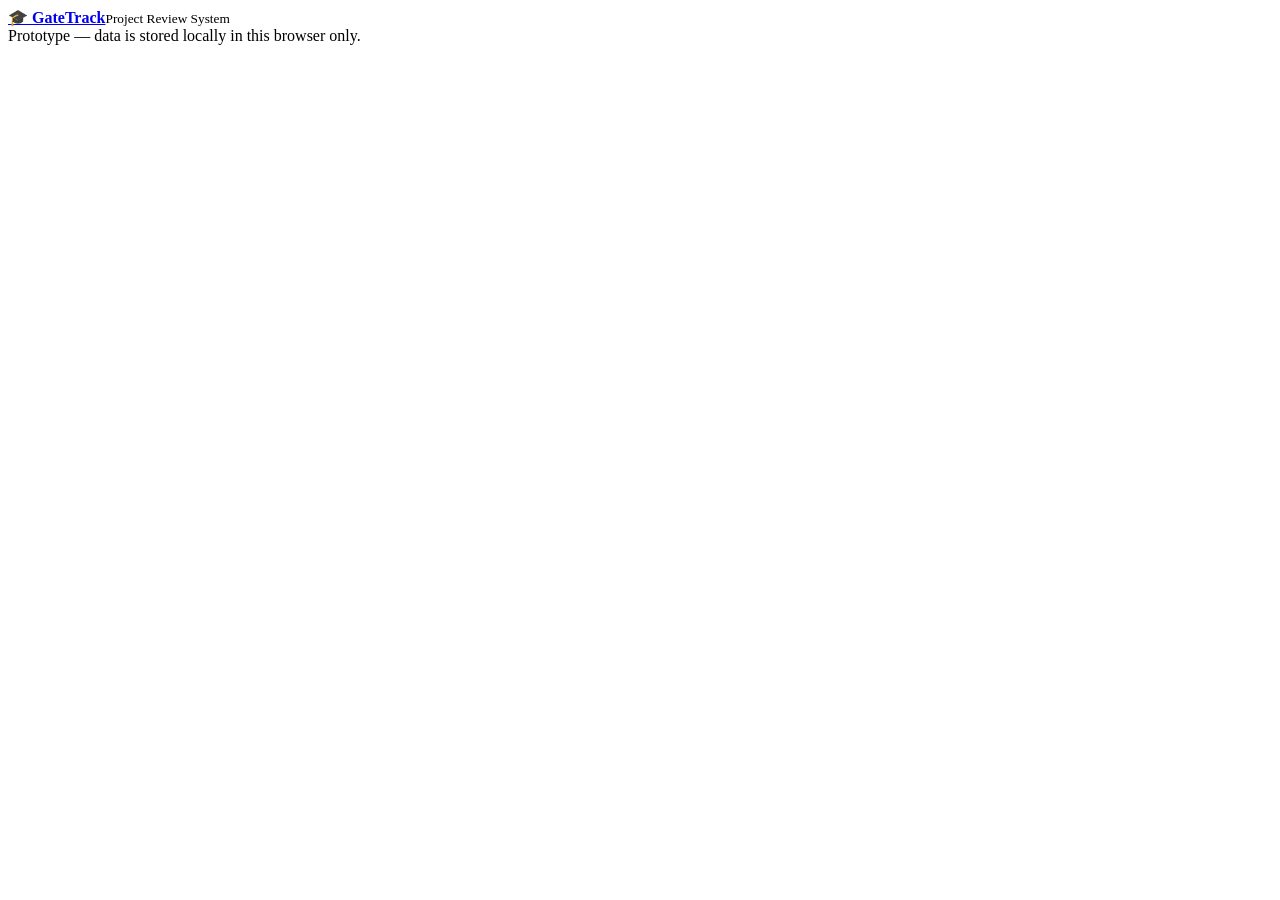
==== register.html @ 3a202453 "Add files via upload" ====
<!DOCTYPE html>
<html lang="en"><head><meta charset="UTF-8"><meta name="viewport" content="width=device-width, initial-scale=1, viewport-fit=cover">
<title>Register — GateTrack</title><link rel="stylesheet" href="css/style.css"></head><body>
<header><div><a class="nav-brand" href="index.html"><b>🎓 GateTrack</b></a><small id="who">Project Review System</small></div><button class="btn ghost" id="lo" style="display:none" onclick="logout()">Log out</button></header>
<div class="tabs" id="tabs"></div><div class="wrap" id="app"></div>
<footer>Prototype — data is stored locally in this browser only.</footer>
<script src="js/app.js"></script>
<script>S.mode="reg";boot("auth");</script></body></html>
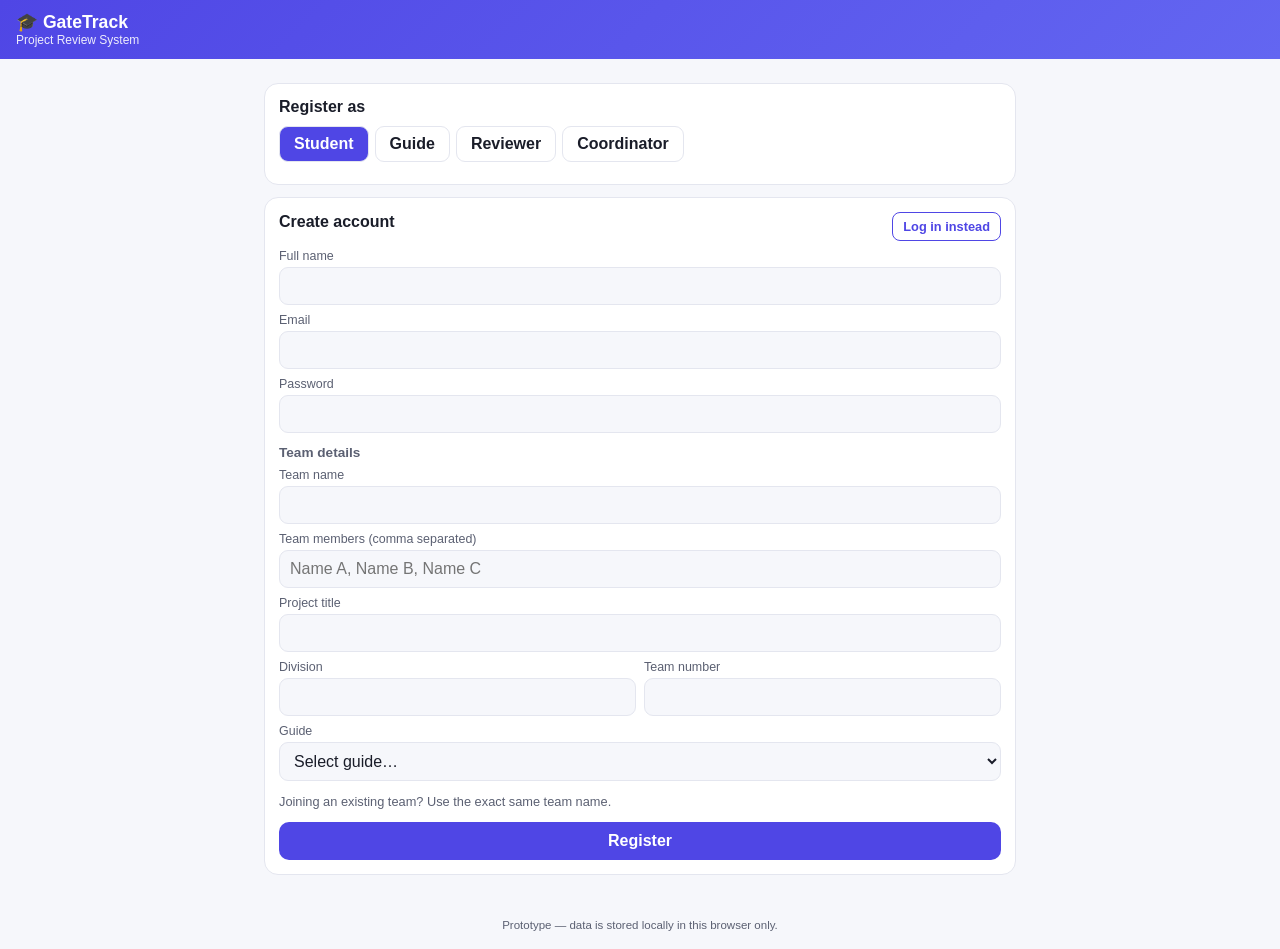
==== commit 0138a5ae: "Update register.html" ====
--- a/register.html
+++ b/register.html
@@ -1,8 +1,51 @@
+
 <!DOCTYPE html>
-<html lang="en"><head><meta charset="UTF-8"><meta name="viewport" content="width=device-width, initial-scale=1, viewport-fit=cover">
-<title>Register — GateTrack</title><link rel="stylesheet" href="css/style.css"></head><body>
-<header><div><a class="nav-brand" href="index.html"><b>🎓 GateTrack</b></a><small id="who">Project Review System</small></div><button class="btn ghost" id="lo" style="display:none" onclick="logout()">Log out</button></header>
-<div class="tabs" id="tabs"></div><div class="wrap" id="app"></div>
-<footer>Prototype — data is stored locally in this browser only.</footer>
-<script src="js/app.js"></script>
-<script>S.mode="reg";boot("auth");</script></body></html>
+<html lang="en">
+<head>
+    <meta charset="UTF-8">
+    <meta name="viewport" content="width=device-width, initial-scale=1.0">
+
+    <title>Register — GateTrack</title>
+
+    <!-- Correct CSS path -->
+    <link rel="stylesheet" href="style.css">
+</head>
+
+<body>
+
+    <header>
+        <div>
+            <a class="nav-brand" href="index.html">
+                <b>🎓 GateTrack</b>
+            </a>
+
+            <small id="who">Project Review System</small>
+        </div>
+
+        <button
+            class="btn ghost"
+            id="lo"
+            style="display:none"
+            onclick="logout()">
+            Log out
+        </button>
+    </header>
+
+    <div class="tabs" id="tabs"></div>
+
+    <div class="wrap" id="app"></div>
+
+    <footer>
+        Prototype — data is stored locally in this browser only.
+    </footer>
+
+    <!-- Correct JavaScript path -->
+    <script src="app.js"></script>
+
+    <script>
+        S.mode = "reg";
+        boot("auth");
+    </script>
+
+</body>
+</html>
--- a/style.css
+++ b/style.css
@@ -0,0 +1,38 @@
+
+:root{--bg:#f6f7fb;--card:#fff;--ink:#1a1d29;--sub:#5b6072;--line:#e4e6ef;--brand:#4f46e5;--brand2:#6366f1;--ok:#16a34a;--warn:#d97706;--bad:#dc2626;--chip:#eef0fb;box-sizing:border-box;padding-top:env(safe-area-inset-top,0px);padding-bottom:env(safe-area-inset-bottom,0px)}
+@media (prefers-color-scheme:dark){:root:not([data-theme="light"]){--bg:#14151c;--card:#1c1e29;--ink:#eef0f6;--sub:#9a9fb3;--line:#2c2f3d;--chip:#242739}}
+:root[data-theme="dark"]{--bg:#14151c;--card:#1c1e29;--ink:#eef0f6;--sub:#9a9fb3;--line:#2c2f3d;--chip:#242739}
+html{scroll-padding-top:env(safe-area-inset-top,0px)}*{box-sizing:border-box}
+body{margin:0;background:var(--bg);color:var(--ink);font-family:-apple-system,BlinkMacSystemFont,"Segoe UI",Roboto,sans-serif}
+header{position:sticky;top:0;z-index:10;padding:12px 16px;background:linear-gradient(135deg,var(--brand),var(--brand2));color:#fff;display:flex;justify-content:space-between;align-items:center;gap:8px}
+header b{font-size:1.1rem}header small{display:block;opacity:.9;font-size:.75rem}
+button{font:inherit;cursor:pointer}
+.btn{background:var(--brand);color:#fff;border:0;border-radius:10px;padding:10px 14px;font-weight:600}
+.btn.sm{padding:6px 10px;font-size:.8rem;border-radius:8px}.btn.out{background:transparent;color:var(--brand);border:1px solid var(--brand)}
+.btn.ghost{background:transparent;border:1px solid rgba(255,255,255,.6);padding:6px 10px;font-size:.8rem}
+.btn.bad{background:var(--bad)}.btn.good{background:var(--ok)}
+.wrap{max-width:780px;margin:0 auto;padding:14px}
+.card{background:var(--card);border:1px solid var(--line);border-radius:14px;padding:14px;margin-bottom:12px}
+h2{font-size:1rem;margin:0 0 10px}h3{font-size:.85rem;margin:12px 0 6px;color:var(--sub)}
+label{display:block;font-size:.78rem;color:var(--sub);margin:8px 0 4px}
+input,select,textarea{width:100%;padding:9px 10px;border:1px solid var(--line);border-radius:9px;background:var(--bg);color:var(--ink);font:inherit}
+textarea{min-height:70px;resize:vertical}
+.g2{display:grid;grid-template-columns:1fr 1fr;gap:8px}.row{display:flex;justify-content:space-between;align-items:center;gap:8px;flex-wrap:wrap}
+.tabs{display:flex;gap:6px;overflow-x:auto;padding:10px 14px 0;max-width:780px;margin:0 auto}
+.tab{flex:0 0 auto;padding:8px 12px;border-radius:999px;background:var(--chip);color:var(--sub);font-size:.82rem;font-weight:600;border:0}
+.tab.on,.gb.on{background:var(--brand);color:#fff}
+.gb{padding:8px 14px;border-radius:9px;border:1px solid var(--line);background:var(--card);color:var(--ink);font-weight:700}
+.gates{display:flex;gap:6px;flex-wrap:wrap;margin:8px 0}
+.pill{display:inline-block;font-size:.72rem;font-weight:700;padding:3px 8px;border-radius:999px}
+.pending{background:#fff4e0;color:var(--warn)}.correction{background:#fde2e1;color:var(--bad)}.approved{background:#dcfce7;color:var(--ok)}
+.mut{color:var(--sub);font-size:.8rem}.err{color:var(--bad);font-size:.85rem;margin:6px 0;font-weight:600}.okm{color:var(--ok);font-size:.85rem;margin:6px 0;font-weight:600}
+.sub{border:1px solid var(--line);border-radius:10px;padding:10px;margin:8px 0}
+.tw{overflow-x:auto}table{border-collapse:collapse;width:100%;font-size:.82rem}th,td{border-bottom:1px solid var(--line);padding:7px 6px;text-align:left;vertical-align:top}
+.tag{background:var(--chip);border-radius:6px;padding:2px 6px;font-size:.75rem;margin-right:4px;display:inline-block}
+footer{text-align:center;padding:18px;color:var(--sub);font-size:.72rem}
+
+.hero{padding:34px 16px;text-align:center}.hero h1{font-size:2rem;margin:0 0 8px}.hero p{color:var(--sub);max-width:560px;margin:0 auto 16px}
+.steps{counter-reset:s;list-style:none;padding:0;margin:0}.steps li{counter-increment:s;padding:8px 0 8px 38px;position:relative;border-bottom:1px solid var(--line)}
+.steps li:before{content:counter(s);position:absolute;left:0;top:7px;width:26px;height:26px;border-radius:50%;background:var(--brand);color:#fff;text-align:center;line-height:26px;font-weight:700;font-size:.8rem}
+.rg{display:grid;grid-template-columns:repeat(auto-fit,minmax(160px,1fr));gap:10px}.rg a{text-decoration:none;color:var(--ink)}.rg .card{margin:0;height:100%}
+a.btn{display:inline-block;text-decoration:none}.tab{text-decoration:none}.nav-brand{color:#fff;text-decoration:none}
